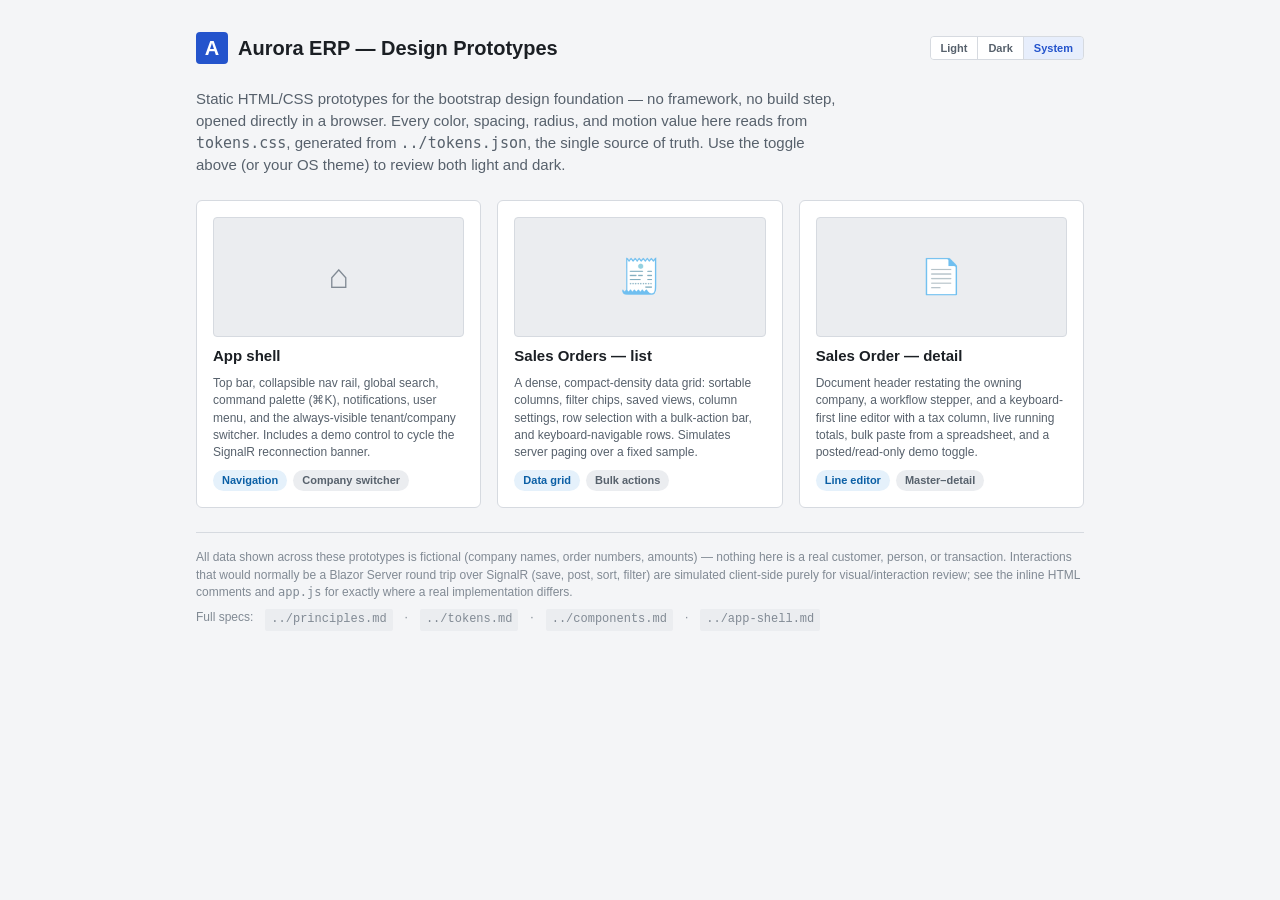
==== docs/design/prototypes/index.html @ f2122e70 "docs(design): design system foundation, tokens and prototypes Seven principles, a token set, eightee" ====
<!doctype html>
<html lang="en">
<head>
<meta charset="utf-8">
<meta name="viewport" content="width=device-width, initial-scale=1">
<title>Aurora ERP Prototypes</title>
<link rel="stylesheet" href="tokens.css">
<link rel="stylesheet" href="app.css">
<style>
  .landing { max-width: 920px; margin: 0 auto; padding: var(--space-8) var(--space-4) var(--space-16); display:flex; flex-direction:column; gap:var(--space-6); }
  .landing header { display:flex; align-items:center; justify-content:space-between; gap:var(--space-4); flex-wrap:wrap; }
  .landing .brand { display:flex; align-items:center; gap:10px; font-weight:700; font-size:20px; }
  .landing .brand .mark { width:32px;height:32px;border-radius:var(--radius-sm); background:var(--color-accent-solid); color:var(--color-text-on-accent); display:flex;align-items:center;justify-content:center; font-weight:700; }
  .lede { font-size: var(--font-size-body-lg); color: var(--color-text-muted); max-width: 640px; }
  .card-grid { display:grid; grid-template-columns: repeat(3,1fr); gap: var(--space-4); }
  @media (max-width: 900px) { .card-grid { grid-template-columns: 1fr; } }
  .proto-card {
    display:flex; flex-direction:column; gap:var(--space-2); text-decoration:none; color:inherit;
    background: var(--color-surface); border:1px solid var(--color-border); border-radius: var(--radius-md);
    padding: var(--space-4); transition: border-color var(--duration-fast) var(--easing-standard), box-shadow var(--duration-fast) var(--easing-standard);
  }
  .proto-card:hover { border-color: var(--color-accent); box-shadow: var(--elevation-2); }
  .proto-card .thumb {
    height: 120px; border-radius: var(--radius-sm); background: var(--color-surface-sunken);
    display:flex; align-items:center; justify-content:center; font-size:34px; color:var(--color-text-subtle);
    border:1px solid var(--color-border);
  }
  .proto-card h2 { font-size: var(--font-size-body-lg); font-weight:600; }
  .proto-card p { font-size: 12px; color: var(--color-text-muted); }
  .proto-card .tags { display:flex; gap:6px; flex-wrap:wrap; }
  .foot-note { font-size:12px; color: var(--color-text-subtle); border-top:1px solid var(--color-border); padding-top: var(--space-4); }
  .doc-links { display:flex; gap:var(--space-3); flex-wrap:wrap; font-size:12px; }
  .doc-links code { background: var(--color-surface-sunken); padding:2px 6px; border-radius: var(--radius-xs); font-family: var(--font-family-mono); }
</style>
</head>
<body>
<div class="landing">
  <header>
    <div class="brand"><span class="mark">A</span> Aurora ERP — Design Prototypes</div>
    <div class="theme-toggle">
      <button data-mode="light" onclick="setTheme('light')">Light</button>
      <button data-mode="dark" onclick="setTheme('dark')">Dark</button>
      <button data-mode="system" onclick="setTheme('system')">System</button>
    </div>
  </header>

  <p class="lede">
    Static HTML/CSS prototypes for the bootstrap design foundation — no framework, no build step, opened directly
    in a browser. Every color, spacing, radius, and motion value here reads from <code>tokens.css</code>,
    generated from <code>../tokens.json</code>, the single source of truth. Use the toggle above (or your OS theme)
    to review both light and dark.
  </p>

  <div class="card-grid">
    <a class="proto-card" href="shell.html">
      <div class="thumb">⌂</div>
      <h2>App shell</h2>
      <p>Top bar, collapsible nav rail, global search, command palette (⌘K), notifications, user menu, and the
      always-visible tenant/company switcher. Includes a demo control to cycle the SignalR reconnection banner.</p>
      <div class="tags"><span class="badge badge-info">Navigation</span><span class="badge badge-neutral">Company switcher</span></div>
    </a>
    <a class="proto-card" href="list.html">
      <div class="thumb">🧾</div>
      <h2>Sales Orders — list</h2>
      <p>A dense, compact-density data grid: sortable columns, filter chips, saved views, column settings, row
      selection with a bulk-action bar, and keyboard-navigable rows. Simulates server paging over a fixed sample.</p>
      <div class="tags"><span class="badge badge-info">Data grid</span><span class="badge badge-neutral">Bulk actions</span></div>
    </a>
    <a class="proto-card" href="detail.html">
      <div class="thumb">📄</div>
      <h2>Sales Order — detail</h2>
      <p>Document header restating the owning company, a workflow stepper, and a keyboard-first line editor with a
      tax column, live running totals, bulk paste from a spreadsheet, and a posted/read-only demo toggle.</p>
      <div class="tags"><span class="badge badge-info">Line editor</span><span class="badge badge-neutral">Master–detail</span></div>
    </a>
  </div>

  <div class="foot-note">
    <p style="margin-bottom:8px;">
      All data shown across these prototypes is fictional (company names, order numbers, amounts) — nothing here
      is a real customer, person, or transaction. Interactions that would normally be a Blazor Server round trip
      over SignalR (save, post, sort, filter) are simulated client-side purely for visual/interaction review; see
      the inline HTML comments and <code>app.js</code> for exactly where a real implementation differs.
    </p>
    <div class="doc-links">
      Full specs: <code>../principles.md</code> · <code>../tokens.md</code> · <code>../components.md</code> · <code>../app-shell.md</code>
    </div>
  </div>
</div>
<script src="app.js"></script>
</body>
</html>
---- docs/design/prototypes/tokens.css ----
/*
 * tokens.css — GENERATED from docs/design/tokens.json by tokens.build.py + gen_css step.
 * Do not hand-edit. Change tokens.json, regenerate, review the contrast audit, then copy this file.
 * This is the reference implementation prototypes/ links to; the real app generates its own
 * copy of this file (or equivalent Sass/Blazor CSS isolation vars) from the same tokens.json.
 */

:root {
  --color-canvas: #F4F5F7;
  --color-surface: #FFFFFF;
  --color-surface-raised: #FFFFFF;
  --color-surface-sunken: #EBEDF0;
  --color-surface-hover: #F1F3F5;
  --color-surface-selected: #E7EEFC;
  --color-overlay: rgba(17,20,24,0.48);
  --color-text: #1B1F24;
  --color-text-muted: #57616C;
  --color-text-subtle: #818A94;
  --color-text-disabled: #A7ADB5;
  --color-text-on-accent: #FFFFFF;
  --color-border: #D6DAE0;
  --color-border-strong: #7C8590;
  --color-border-focus: #2454CC;
  --color-accent: #2454CC;
  --color-accent-hover: #1D45AA;
  --color-accent-active: #173989;
  --color-accent-muted: #E7EEFC;
  --color-accent-solid: #2454CC;
  --color-accent-solid-hover: #1D45AA;
  --color-accent-solid-active: #173989;
  --color-danger: #B3261E;
  --color-danger-muted: #FCEBEA;
  --color-danger-solid: #B3261E;
  --color-danger-solid-hover: #96201A;
  --color-danger-solid-active: #7A1A15;
  --color-warning: #8A5200;
  --color-warning-muted: #FCEEDA;
  --color-warning-solid: #C77700;
  --color-warning-solid-text: #1B1F24;
  --color-success: #146C2E;
  --color-success-muted: #E6F4EA;
  --color-success-solid: #146C2E;
  --color-info: #0B5FA5;
  --color-info-muted: #E5F1FB;
  --color-info-solid: #0B5FA5;

  --space-0: 0px;
  --space-1: 4px;
  --space-2: 8px;
  --space-3: 12px;
  --space-4: 16px;
  --space-5: 20px;
  --space-6: 24px;
  --space-8: 32px;
  --space-10: 40px;
  --space-12: 48px;
  --space-16: 64px;
  --space-20: 80px;
  --space-24: 96px;

  --radius-xs: 2px;
  --radius-sm: 4px;
  --radius-md: 6px;
  --radius-lg: 10px;
  --radius-full: 999px;

  --elevation-0: none;
  --elevation-1: 0 1px 2px rgba(16,20,24,0.06), 0 1px 1px rgba(16,20,24,0.04);
  --elevation-2: 0 2px 6px rgba(16,20,24,0.10), 0 1px 2px rgba(16,20,24,0.06);
  --elevation-3: 0 8px 24px rgba(16,20,24,0.16), 0 2px 6px rgba(16,20,24,0.08);
  --elevation-4: 0 16px 40px rgba(16,20,24,0.22), 0 4px 10px rgba(16,20,24,0.10);

  --duration-instant: 80ms;
  --duration-fast: 120ms;
  --duration-base: 180ms;
  --duration-slow: 240ms;
  --duration-slower: 320ms;
  --easing-standard: cubic-bezier(0.2, 0, 0, 1);
  --easing-entrance: cubic-bezier(0, 0, 0.2, 1);
  --easing-exit: cubic-bezier(0.4, 0, 1, 1);

  --font-family-ui: "Segoe UI", -apple-system, BlinkMacSystemFont, "Inter", Roboto, Helvetica, Arial, sans-serif;
  --font-family-mono: "Cascadia Mono", "SFMono-Regular", Consolas, "Liberation Mono", Menlo, monospace;
  --font-feature-numeric: "tnum" 1, "lnum" 1;
  --font-size-micro: 11px;
  --line-height-micro: 16px;
  --font-weight-micro: 400;
  --font-size-small: 12px;
  --line-height-small: 16px;
  --font-weight-small: 400;
  --font-size-body: 13px;
  --line-height-body: 20px;
  --font-weight-body: 400;
  --font-size-body-lg: 15px;
  --line-height-body-lg: 22px;
  --font-weight-body-lg: 400;
  --font-size-heading-sm: 17px;
  --line-height-heading-sm: 24px;
  --font-weight-heading-sm: 600;
  --font-size-heading-md: 20px;
  --line-height-heading-md: 28px;
  --font-weight-heading-md: 600;
  --font-size-heading-lg: 24px;
  --line-height-heading-lg: 32px;
  --font-weight-heading-lg: 600;
  --font-size-display: 30px;
  --line-height-display: 36px;
  --font-weight-display: 600;
  --font-weight-regular: 400;
  --font-weight-medium: 500;
  --font-weight-semibold: 600;
  --font-weight-bold: 700;

  --density-compact-row-height: 32px;
  --density-compact-font-size: 12px;
  --density-comfortable-row-height: 44px;
  --density-comfortable-font-size: 13px;
}

/* Dark theme: explicit opt-in via [data-theme="dark"] on <html>, */
/* OR automatic via prefers-color-scheme when no explicit choice is stored. */
@media (prefers-color-scheme: dark) {
  :root:not([data-theme="light"]) {
    --color-canvas: #14171B;
    --color-surface: #1C2027;
    --color-surface-raised: #262B33;
    --color-surface-sunken: #101317;
    --color-surface-hover: #262B33;
    --color-surface-selected: #1E2A44;
    --color-overlay: rgba(0,0,0,0.6);
    --color-text: #E7E9EC;
    --color-text-muted: #A9B0BA;
    --color-text-subtle: #6B7280;
    --color-text-disabled: #5B6472;
    --color-text-on-accent: #FFFFFF;
    --color-border: #333941;
    --color-border-strong: #6B7480;
    --color-border-focus: #8AB2FF;
    --color-accent: #8AB2FF;
    --color-accent-hover: #A8C6FF;
    --color-accent-active: #6C99EE;
    --color-accent-muted: #1E2A44;
    --color-accent-solid: #3565CE;
    --color-accent-solid-hover: #3A69D4;
    --color-accent-solid-active: #2C56B0;
    --color-danger: #FF8A80;
    --color-danger-muted: #3A1B18;
    --color-danger-solid: #C4392F;
    --color-danger-solid-hover: #D8493D;
    --color-danger-solid-active: #A72F26;
    --color-warning: #F2B84B;
    --color-warning-muted: #3A2A0E;
    --color-warning-solid: #C77700;
    --color-warning-solid-text: #10141A;
    --color-success: #6FDB94;
    --color-success-muted: #123420;
    --color-success-solid: #1E7A3E;
    --color-info: #7CC0FF;
    --color-info-muted: #122A3E;
    --color-info-solid: #1D6FB8;
    --elevation-0: none;
    --elevation-1: 0 1px 2px rgba(0,0,0,0.40);
    --elevation-2: 0 2px 8px rgba(0,0,0,0.48);
    --elevation-3: 0 10px 28px rgba(0,0,0,0.56);
    --elevation-4: 0 20px 48px rgba(0,0,0,0.64);
  }
}

:root[data-theme="dark"] {
  --color-canvas: #14171B;
  --color-surface: #1C2027;
  --color-surface-raised: #262B33;
  --color-surface-sunken: #101317;
  --color-surface-hover: #262B33;
  --color-surface-selected: #1E2A44;
  --color-overlay: rgba(0,0,0,0.6);
  --color-text: #E7E9EC;
  --color-text-muted: #A9B0BA;
  --color-text-subtle: #6B7280;
  --color-text-disabled: #5B6472;
  --color-text-on-accent: #FFFFFF;
  --color-border: #333941;
  --color-border-strong: #6B7480;
  --color-border-focus: #8AB2FF;
  --color-accent: #8AB2FF;
  --color-accent-hover: #A8C6FF;
  --color-accent-active: #6C99EE;
  --color-accent-muted: #1E2A44;
  --color-accent-solid: #3565CE;
  --color-accent-solid-hover: #3A69D4;
  --color-accent-solid-active: #2C56B0;
  --color-danger: #FF8A80;
  --color-danger-muted: #3A1B18;
  --color-danger-solid: #C4392F;
  --color-danger-solid-hover: #D8493D;
  --color-danger-solid-active: #A72F26;
  --color-warning: #F2B84B;
  --color-warning-muted: #3A2A0E;
  --color-warning-solid: #C77700;
  --color-warning-solid-text: #10141A;
  --color-success: #6FDB94;
  --color-success-muted: #123420;
  --color-success-solid: #1E7A3E;
  --color-info: #7CC0FF;
  --color-info-muted: #122A3E;
  --color-info-solid: #1D6FB8;
  --elevation-0: none;
  --elevation-1: 0 1px 2px rgba(0,0,0,0.40);
  --elevation-2: 0 2px 8px rgba(0,0,0,0.48);
  --elevation-3: 0 10px 28px rgba(0,0,0,0.56);
  --elevation-4: 0 20px 48px rgba(0,0,0,0.64);
}

@media (prefers-reduced-motion: reduce) {
  :root {
    --duration-instant: 1ms;
    --duration-fast: 1ms;
    --duration-base: 1ms;
    --duration-slow: 1ms;
    --duration-slower: 1ms;
  }
}
---- docs/design/prototypes/app.css ----
/*
 * app.css — shared shell + component styles for the static prototypes.
 * Built ONLY on custom properties from tokens.css (generated from tokens.json).
 * No raw hex values below except where a one-off prototype-only accent
 * (company-badge colors) is explicitly noted as illustrative, not a token.
 */

* { box-sizing: border-box; }
html, body { height: 100%; }
body {
  margin: 0;
  background: var(--color-canvas);
  color: var(--color-text);
  font-family: var(--font-family-ui);
  font-size: var(--font-size-body);
  line-height: 1.45;
  -webkit-font-smoothing: antialiased;
}
h1, h2, h3, p { margin: 0; }
button { font-family: inherit; }
a { color: var(--color-accent); }

/* ---------- focus ---------- */
:focus { outline: none; }
:focus-visible {
  outline: 2px solid var(--color-border-focus);
  outline-offset: 2px;
  border-radius: var(--radius-xs);
}
.cell:focus-visible, .nav-item:focus-visible, tr:focus-visible {
  outline: 2px solid var(--color-border-focus);
  outline-offset: -2px;
}

/* ---------- utility ---------- */
.visually-hidden {
  position: absolute; width: 1px; height: 1px; padding: 0; margin: -1px;
  overflow: hidden; clip: rect(0,0,0,0); white-space: nowrap; border: 0;
}
.tnum { font-feature-settings: var(--font-feature-numeric); font-variant-numeric: tabular-nums; }
.muted { color: var(--color-text-muted); }
.mono { font-family: var(--font-family-mono); }

/* ===========================================================================
   SHELL LAYOUT
   =========================================================================== */
.shell {
  display: grid;
  grid-template-columns: auto 1fr;
  grid-template-rows: 48px 1fr auto;
  grid-template-areas:
    "topbar topbar"
    "nav main"
    "banner banner";
  min-height: 100vh;
}
.shell.rail-collapsed { grid-template-columns: 56px 1fr; }

.topbar {
  grid-area: topbar;
  display: flex;
  align-items: center;
  gap: var(--space-3);
  padding: 0 var(--space-4);
  background: var(--color-surface);
  border-bottom: 1px solid var(--color-border);
  position: sticky; top: 0; z-index: 30;
}
.topbar .brand {
  display: flex; align-items: center; gap: var(--space-2);
  font-weight: 600; font-size: var(--font-size-body);
  white-space: nowrap;
}
.topbar .brand .mark {
  width: 22px; height: 22px; border-radius: var(--radius-sm);
  background: var(--color-accent-solid); color: var(--color-text-on-accent);
  display: flex; align-items: center; justify-content: center;
  font-weight: 700; font-size: 12px;
}
.icon-btn {
  width: 32px; height: 32px; border-radius: var(--radius-sm);
  border: 1px solid transparent; background: transparent; color: var(--color-text-muted);
  display: flex; align-items: center; justify-content: center; cursor: pointer;
  font-size: 16px;
}
.icon-btn:hover { background: var(--color-surface-hover); color: var(--color-text); }
.topbar .spacer { flex: 1; }
.search-box {
  display: flex; align-items: center; gap: var(--space-2);
  width: 320px; max-width: 40vw;
  background: var(--color-surface-sunken); border: 1px solid transparent;
  border-radius: var(--radius-sm); padding: 6px var(--space-3);
  color: var(--color-text-muted); font-size: var(--font-size-small);
}
.search-box input {
  border: 0; background: transparent; outline: none; color: var(--color-text);
  font-size: var(--font-size-body); width: 100%;
}
.kbd {
  font-family: var(--font-family-mono); font-size: 11px; color: var(--color-text-muted);
  background: var(--color-surface); border: 1px solid var(--color-border);
  border-radius: var(--radius-xs); padding: 1px 5px;
}

/* ---------- tenant/company switcher ---------- */
.switcher { position: relative; }
.switcher-trigger {
  display: flex; align-items: center; gap: var(--space-2);
  border: 1px solid var(--color-border); background: var(--color-surface);
  border-radius: var(--radius-sm); padding: 5px var(--space-2) 5px var(--space-1);
  cursor: pointer; color: var(--color-text); font-size: var(--font-size-small);
  max-width: 320px;
}
.switcher-trigger:hover { background: var(--color-surface-hover); }
.company-badge {
  width: 22px; height: 22px; border-radius: var(--radius-sm);
  display: flex; align-items: center; justify-content: center;
  font-size: 11px; font-weight: 700; color: #fff; flex: none;
  background: var(--badge-color, var(--color-accent-solid));
}
.switcher-trigger .tenant-name { color: var(--color-text-muted); }
.switcher-trigger .sep { color: var(--color-text-subtle); }
.switcher-trigger .company-name { font-weight: 600; white-space: nowrap; overflow: hidden; text-overflow: ellipsis; }
.switcher-trigger .chev { color: var(--color-text-muted); font-size: 10px; margin-left: 2px; }

.popover {
  position: absolute; top: calc(100% + 6px); left: 0;
  background: var(--color-surface-raised); border: 1px solid var(--color-border);
  border-radius: var(--radius-md); box-shadow: var(--elevation-3);
  min-width: 320px; z-index: 50; padding: var(--space-2);
}
.popover[hidden] { display: none; }
.popover .group-label {
  font-size: 11px; text-transform: uppercase; letter-spacing: .04em;
  color: var(--color-text-subtle); padding: var(--space-2) var(--space-2) var(--space-1);
}
.popover-item {
  display: flex; align-items: center; gap: var(--space-2);
  padding: var(--space-2); border-radius: var(--radius-sm);
  cursor: pointer; font-size: var(--font-size-small); color: var(--color-text);
  border: 1px solid transparent;
}
.popover-item:hover, .popover-item:focus-visible { background: var(--color-surface-hover); }
.popover-item.active { background: var(--color-accent-muted); border-color: var(--color-accent); }
.popover-item .meta { color: var(--color-text-muted); font-size: 11px; }
.popover hr { border: 0; border-top: 1px solid var(--color-border); margin: var(--space-2) 0; }

/* ---------- nav rail ---------- */
.nav-rail {
  grid-area: nav;
  background: var(--color-surface); border-right: 1px solid var(--color-border);
  padding: var(--space-3) var(--space-2);
  overflow-y: auto;
}
.nav-section-label {
  font-size: 11px; text-transform: uppercase; letter-spacing: .05em;
  color: var(--color-text-subtle); padding: var(--space-3) var(--space-2) var(--space-1);
}
.nav-item {
  display: flex; align-items: center; gap: var(--space-2);
  padding: 8px var(--space-2); border-radius: var(--radius-sm);
  color: var(--color-text); text-decoration: none; font-size: var(--font-size-small);
  cursor: pointer; white-space: nowrap; overflow: hidden;
}
.nav-item .ic { width: 18px; text-align: center; flex: none; color: var(--color-text-muted); }
.nav-item:hover { background: var(--color-surface-hover); }
.nav-item.active { background: var(--color-accent-muted); color: var(--color-accent); font-weight: 600; }
.nav-item.active .ic { color: var(--color-accent); }
.rail-collapsed .nav-item span.label,
.rail-collapsed .nav-section-label { display: none; }
.rail-collapsed .nav-item { justify-content: center; }
.recent-item {
  display: flex; flex-direction: column; gap: 1px;
  padding: 6px var(--space-2); border-radius: var(--radius-sm); font-size: 12px;
  cursor: pointer;
}
.recent-item:hover { background: var(--color-surface-hover); }
.recent-item .title { color: var(--color-text); overflow:hidden; text-overflow:ellipsis; white-space:nowrap;}
.recent-item .co { color: var(--color-text-subtle); font-size: 11px; }
.rail-collapsed .recent-item { display: none; }

/* ---------- main content ---------- */
.main { grid-area: main; overflow: auto; }
.page {
  padding: var(--space-5) var(--space-6);
  max-width: 1400px;
  display: flex; flex-direction: column; gap: var(--space-4);
}
.page-header {
  display: flex; align-items: center; justify-content: space-between; gap: var(--space-4);
  flex-wrap: wrap;
}
.page-header h1 { font-size: var(--font-size-heading-md); font-weight: 600; }
.breadcrumb { font-size: var(--font-size-small); color: var(--color-text-muted); margin-bottom: 2px; }
.breadcrumb a { color: var(--color-text-muted); text-decoration: none; }
.breadcrumb a:hover { color: var(--color-accent); }

/* ---------- connection banner ---------- */
.conn-banner {
  grid-area: banner;
  display: none;
  align-items: center; gap: var(--space-3);
  padding: 10px var(--space-4);
  font-size: var(--font-size-small); font-weight: 500;
  position: sticky; bottom: 0; z-index: 40;
}
.conn-banner.show { display: flex; }
.conn-banner.warning { background: var(--color-warning-muted); color: var(--color-warning); border-top: 1px solid var(--color-warning); }
.conn-banner.success { background: var(--color-success-muted); color: var(--color-success); border-top: 1px solid var(--color-success); }
.conn-banner.danger { background: var(--color-danger-muted); color: var(--color-danger); border-top: 1px solid var(--color-danger); }
.conn-banner .spin {
  width: 14px; height: 14px; border-radius: 50%;
  border: 2px solid currentColor; border-top-color: transparent;
  animation: spin 0.8s linear infinite; flex: none;
}
@keyframes spin { to { transform: rotate(360deg); } }
.conn-banner button.link {
  background: none; border: none; color: inherit; font-weight: 700;
  text-decoration: underline; cursor: pointer; padding: 0; font-size: inherit;
}
.demo-controls {
  position: fixed; bottom: var(--space-4); right: var(--space-4); z-index: 60;
  background: var(--color-surface-raised); border: 1px solid var(--color-border);
  border-radius: var(--radius-md); box-shadow: var(--elevation-3);
  padding: var(--space-3); font-size: 12px; display: flex; flex-direction: column; gap: 6px;
  max-width: 220px;
}
.demo-controls .title { font-weight: 600; margin-bottom: 2px; }
.demo-controls button { font-size: 11px; }

/* ===========================================================================
   BUTTONS
   =========================================================================== */
.btn {
  display: inline-flex; align-items: center; justify-content: center; gap: 6px;
  height: 32px; padding: 0 var(--space-3);
  border-radius: var(--radius-sm); font-size: var(--font-size-small); font-weight: 600;
  cursor: pointer; border: 1px solid transparent; white-space: nowrap;
  transition: background var(--duration-fast) var(--easing-standard);
}
.btn:disabled { opacity: 0.4; cursor: not-allowed; }
.btn-primary { background: var(--color-accent-solid); color: var(--color-text-on-accent); }
.btn-primary:hover:not(:disabled) { background: var(--color-accent-solid-hover); }
.btn-primary:active:not(:disabled) { background: var(--color-accent-solid-active); }
.btn-secondary { background: var(--color-surface); border-color: var(--color-border-strong); color: var(--color-text); }
.btn-secondary:hover:not(:disabled) { background: var(--color-surface-hover); }
.btn-ghost { background: transparent; color: var(--color-text-muted); }
.btn-ghost:hover:not(:disabled) { background: var(--color-surface-hover); color: var(--color-text); }
.btn-danger { background: var(--color-danger-solid); color: #fff; }
.btn-danger:hover:not(:disabled) { background: var(--color-danger-solid-hover); }
.btn-sm { height: 26px; padding: 0 var(--space-2); font-size: 12px; }
.btn .spinner {
  width: 13px; height: 13px; border-radius: 50%;
  border: 2px solid currentColor; border-top-color: transparent;
  animation: spin 0.7s linear infinite;
}

/* ===========================================================================
   FORM CONTROLS
   =========================================================================== */
.field { display: flex; flex-direction: column; gap: 5px; }
.field label { font-size: 12px; font-weight: 600; color: var(--color-text-muted); }
.field .hint { font-size: 11px; color: var(--color-text-subtle); }
.field .error-msg { font-size: 12px; color: var(--color-danger); }
.input, select.input, textarea.input {
  height: 32px; border-radius: var(--radius-sm); border: 1px solid var(--color-border-strong);
  background: var(--color-surface); color: var(--color-text); padding: 0 var(--space-2);
  font-size: var(--font-size-body); font-family: inherit; width: 100%;
}
.input:hover { border-color: var(--color-text-muted); }
.input:focus-visible, .input:focus { border-color: var(--color-border-focus); box-shadow: 0 0 0 2px var(--color-accent-muted); outline: none; }
.input:disabled { background: var(--color-surface-sunken); color: var(--color-text-disabled); cursor: not-allowed; }
.input[readonly] { background: var(--color-surface); color: var(--color-text); border-color: var(--color-border); }
.input.has-error, .cell-input.has-error { border-color: var(--color-danger); }
.input.num { text-align: right; }
select.input { appearance: none; background-image: linear-gradient(45deg, transparent 50%, var(--color-text-muted) 50%), linear-gradient(135deg, var(--color-text-muted) 50%, transparent 50%); background-position: calc(100% - 16px) center, calc(100% - 11px) center; background-size: 5px 5px, 5px 5px; background-repeat: no-repeat; padding-right: 28px; }

/* ===========================================================================
   BADGES
   =========================================================================== */
.badge {
  display: inline-flex; align-items: center; gap: 4px;
  border-radius: var(--radius-full); padding: 2px 9px; font-size: 11px; font-weight: 600;
  white-space: nowrap; line-height: 1.6;
}
.badge-info { background: var(--color-info-muted); color: var(--color-info); }
.badge-warning { background: var(--color-warning-muted); color: var(--color-warning); }
.badge-success { background: var(--color-success-muted); color: var(--color-success); }
.badge-danger { background: var(--color-danger-muted); color: var(--color-danger); }
.badge-neutral { background: var(--color-surface-sunken); color: var(--color-text-muted); }

/* ===========================================================================
   TOOLBAR / GRID
   =========================================================================== */
.panel { background: var(--color-surface); border: 1px solid var(--color-border); border-radius: var(--radius-md); }
.toolbar {
  display: flex; align-items: center; gap: var(--space-2); flex-wrap: wrap;
  padding: var(--space-3); border-bottom: 1px solid var(--color-border);
}
.chip {
  display: inline-flex; align-items: center; gap: 6px;
  background: var(--color-accent-muted); color: var(--color-accent);
  border-radius: var(--radius-full); padding: 3px 4px 3px 10px; font-size: 12px; font-weight: 500;
}
.chip button { background: none; border: none; color: inherit; cursor: pointer; font-size: 13px; line-height: 1; padding: 2px; border-radius: 50%; }
.chip button:hover { background: rgba(0,0,0,0.08); }
.toolbar .sep { width: 1px; height: 20px; background: var(--color-border); margin: 0 2px; }

.grid-scroll { overflow: auto; }
table.grid { width: 100%; border-collapse: collapse; font-size: var(--font-size-small); }
table.grid.density-compact th, table.grid.density-compact td { height: var(--density-compact-row-height); font-size: var(--density-compact-font-size); }
table.grid.density-comfortable th, table.grid.density-comfortable td { height: var(--density-comfortable-row-height); font-size: var(--density-comfortable-font-size); }
table.grid thead th {
  position: sticky; top: 0; background: var(--color-surface-sunken); z-index: 1;
  text-align: left; font-weight: 600; color: var(--color-text-muted);
  padding: 0 var(--space-3); border-bottom: 1px solid var(--color-border);
  cursor: pointer; user-select: none; white-space: nowrap;
}
table.grid thead th:hover { color: var(--color-text); }
table.grid thead th .arrow { font-size: 10px; margin-left: 4px; color: var(--color-accent); }
table.grid thead th.num, table.grid td.num { text-align: right; }
table.grid tbody td { padding: 0 var(--space-3); border-bottom: 1px solid var(--color-border); color: var(--color-text); vertical-align: middle; }
table.grid tbody tr { cursor: pointer; }
table.grid tbody tr:hover { background: var(--color-surface-hover); }
table.grid tbody tr.selected { background: var(--color-surface-selected); }
table.grid tbody tr:focus-visible { outline: 2px solid var(--color-border-focus); outline-offset: -2px; }
table.grid td.checkbox-cell, table.grid th.checkbox-cell { width: 36px; padding: 0 0 0 var(--space-3); }
table.grid input[type="checkbox"] { width: 15px; height: 15px; accent-color: var(--color-accent-solid); cursor: pointer; }

.grid-footer {
  display: flex; align-items: center; justify-content: space-between;
  padding: var(--space-2) var(--space-3); border-top: 1px solid var(--color-border);
  font-size: 12px; color: var(--color-text-muted);
}
.bulk-bar {
  display: none; align-items: center; gap: var(--space-3);
  padding: var(--space-2) var(--space-3); background: var(--color-accent-muted);
  border-bottom: 1px solid var(--color-border); font-size: 12px; color: var(--color-text);
}
.bulk-bar.show { display: flex; }
.bulk-bar strong { color: var(--color-accent); }

/* ---------- empty state ---------- */
.empty-state {
  display: flex; flex-direction: column; align-items: center; justify-content: center;
  gap: var(--space-2); padding: var(--space-16) var(--space-4); text-align: center; color: var(--color-text-muted);
}
.empty-state .glyph { font-size: 34px; opacity: .5; margin-bottom: var(--space-2); }
.empty-state h3 { font-size: var(--font-size-body-lg); color: var(--color-text); font-weight: 600; }
.empty-state p { font-size: var(--font-size-small); max-width: 360px; }

/* ===========================================================================
   MASTER-DETAIL / DOCUMENT HEADER
   =========================================================================== */
.doc-header {
  display: flex; align-items: flex-start; justify-content: space-between; gap: var(--space-4);
  flex-wrap: wrap;
}
.doc-title { display: flex; flex-direction: column; gap: 4px; }
.doc-title .company-line { font-size: 12px; color: var(--color-text-muted); display: flex; align-items: center; gap: 6px; }
.doc-title h1 { font-size: var(--font-size-heading-md); font-weight: 600; }
.doc-actions { display: flex; gap: var(--space-2); }

.stepper { display: flex; align-items: center; gap: 0; padding: var(--space-3) 0; }
.step { display: flex; align-items: center; gap: var(--space-2); }
.step .dot {
  width: 22px; height: 22px; border-radius: 50%; display: flex; align-items: center; justify-content: center;
  font-size: 11px; font-weight: 700; border: 2px solid var(--color-border-strong); color: var(--color-text-muted); flex: none;
}
.step.done .dot { background: var(--color-success); border-color: var(--color-success); color: #fff; }
.step.current .dot { border-color: var(--color-accent); color: var(--color-accent); }
.step.current .label { font-weight: 700; color: var(--color-text); }
.step.blocked .dot { border-color: var(--color-danger); color: var(--color-danger); }
.step .label { font-size: 12px; color: var(--color-text-muted); white-space: nowrap; }
.step-line { width: 40px; height: 2px; background: var(--color-border); margin: 0 var(--space-2); }
.step.done + .step-line { background: var(--color-success); }

.info-grid { display: grid; grid-template-columns: repeat(4, minmax(140px,1fr)); gap: var(--space-4); }
.info-grid .field .value { font-size: var(--font-size-body); font-weight: 500; }

/* ===========================================================================
   LINE EDITOR
   =========================================================================== */
.line-editor { width: 100%; border-collapse: collapse; }
.line-editor thead th {
  text-align: left; font-size: 11px; text-transform: uppercase; letter-spacing: .03em;
  color: var(--color-text-subtle); font-weight: 600; padding: 6px var(--space-2);
  border-bottom: 1px solid var(--color-border);
}
.line-editor thead th.num { text-align: right; }
.line-editor tbody td { padding: 4px var(--space-2); border-bottom: 1px solid var(--color-border); }
.line-editor tbody tr.new-line { opacity: .7; }
.line-editor tbody tr.overridden td.tax-cell { position: relative; }
.line-editor .cell-input {
  width: 100%; border: 1px solid transparent; background: transparent; height: 30px;
  padding: 0 6px; font-size: var(--font-size-body); border-radius: var(--radius-xs); color: var(--color-text);
}
.line-editor .cell-input:hover { border-color: var(--color-border); }
.line-editor .cell-input:focus { border-color: var(--color-border-focus); background: var(--color-surface); box-shadow: 0 0 0 2px var(--color-accent-muted); outline: none; }
.line-editor .cell-input.num { text-align: right; }
.line-editor td.num, .line-editor th.num { text-align: right; }
.line-editor .line-total { font-weight: 600; }
.line-editor .row-del {
  border: none; background: transparent; color: var(--color-text-subtle); cursor: pointer;
  width: 24px; height: 24px; border-radius: var(--radius-xs);
}
.line-editor .row-del:hover { background: var(--color-danger-muted); color: var(--color-danger); }
.override-flag { color: var(--color-warning); font-size: 10px; margin-left: 4px; cursor: help; }
.is-posted .line-editor .cell-input,
.is-posted .line-editor select { background: transparent; cursor: default; }
.is-posted .line-editor tbody tr:hover { background: transparent; }

.totals { display: flex; justify-content: flex-end; padding: var(--space-3) 0; }
.totals table { border-collapse: collapse; min-width: 280px; }
.totals td { padding: 4px var(--space-2); font-size: var(--font-size-small); }
.totals td.label { color: var(--color-text-muted); text-align: right; }
.totals td.val { text-align: right; font-weight: 500; }
.totals tr.grand td { border-top: 1px solid var(--color-border); font-size: var(--font-size-body-lg); font-weight: 700; padding-top: 8px; }

/* ===========================================================================
   TOASTS
   =========================================================================== */
.toast-stack { position: fixed; bottom: var(--space-4); right: var(--space-4); display: flex; flex-direction: column; gap: var(--space-2); z-index: 100; width: 320px; }
.toast {
  display: flex; align-items: flex-start; gap: var(--space-2);
  background: var(--color-surface-raised); border: 1px solid var(--color-border);
  border-radius: var(--radius-md); box-shadow: var(--elevation-3); padding: var(--space-3);
  font-size: 12px;
}
.toast .ic { font-size: 15px; flex: none; }
.toast.success .ic { color: var(--color-success); }
.toast.danger .ic { color: var(--color-danger); }
.toast .msg { flex: 1; color: var(--color-text); }
.toast .action { color: var(--color-accent); font-weight: 600; cursor: pointer; background: none; border: none; padding: 0; font-size: inherit; }

/* ===========================================================================
   COMMAND PALETTE / MODAL
   =========================================================================== */
.modal-overlay {
  position: fixed; inset: 0; background: var(--color-overlay); z-index: 90;
  display: flex; align-items: flex-start; justify-content: center; padding-top: 12vh;
}
.modal-overlay[hidden] { display: none; }
.cmdk {
  width: 560px; max-width: 90vw; background: var(--color-surface-raised);
  border-radius: var(--radius-lg); box-shadow: var(--elevation-4); overflow: hidden;
}
.cmdk input {
  width: 100%; border: none; padding: var(--space-4); font-size: var(--font-size-body-lg);
  background: transparent; color: var(--color-text); outline: none;
  border-bottom: 1px solid var(--color-border);
}
.cmdk .results { max-height: 340px; overflow-y: auto; padding: var(--space-2); }
.cmdk .group-label { font-size: 11px; text-transform: uppercase; color: var(--color-text-subtle); padding: var(--space-2); }
.cmdk .result { display: flex; align-items: center; gap: var(--space-2); padding: var(--space-2); border-radius: var(--radius-sm); cursor: pointer; font-size: var(--font-size-small); }
.cmdk .result:hover, .cmdk .result.sel { background: var(--color-surface-hover); }
.cmdk .result .co { margin-left: auto; font-size: 11px; color: var(--color-text-subtle); }

.dialog {
  width: 440px; max-width: 90vw; background: var(--color-surface-raised);
  border-radius: var(--radius-lg); box-shadow: var(--elevation-4); padding: var(--space-5);
  display: flex; flex-direction: column; gap: var(--space-3);
}
.dialog h2 { font-size: var(--font-size-heading-sm); font-weight: 600; }
.dialog p { font-size: var(--font-size-small); color: var(--color-text-muted); }
.dialog .actions { display: flex; justify-content: flex-end; gap: var(--space-2); margin-top: var(--space-2); }

/* ===========================================================================
   THEME TOGGLE CONTROL (shared widget)
   =========================================================================== */
.theme-toggle {
  display: inline-flex; border: 1px solid var(--color-border); border-radius: var(--radius-sm);
  overflow: hidden;
}
.theme-toggle button {
  border: none; background: var(--color-surface); color: var(--color-text-muted);
  padding: 5px 10px; font-size: 11px; cursor: pointer; font-weight: 600;
}
.theme-toggle button.active { background: var(--color-accent-muted); color: var(--color-accent); }
.theme-toggle button:not(:last-child) { border-right: 1px solid var(--color-border); }

/* ===========================================================================
   RESPONSIVE
   =========================================================================== */
@media (max-width: 1199px) {
  .nav-rail { position: fixed; left: 0; top: 48px; bottom: 0; z-index: 25; width: 56px; }
  .shell { grid-template-columns: 56px 1fr; }
  .info-grid { grid-template-columns: repeat(2, 1fr); }
}
@media (max-width: 900px) {
  .search-box { display: none; }
}
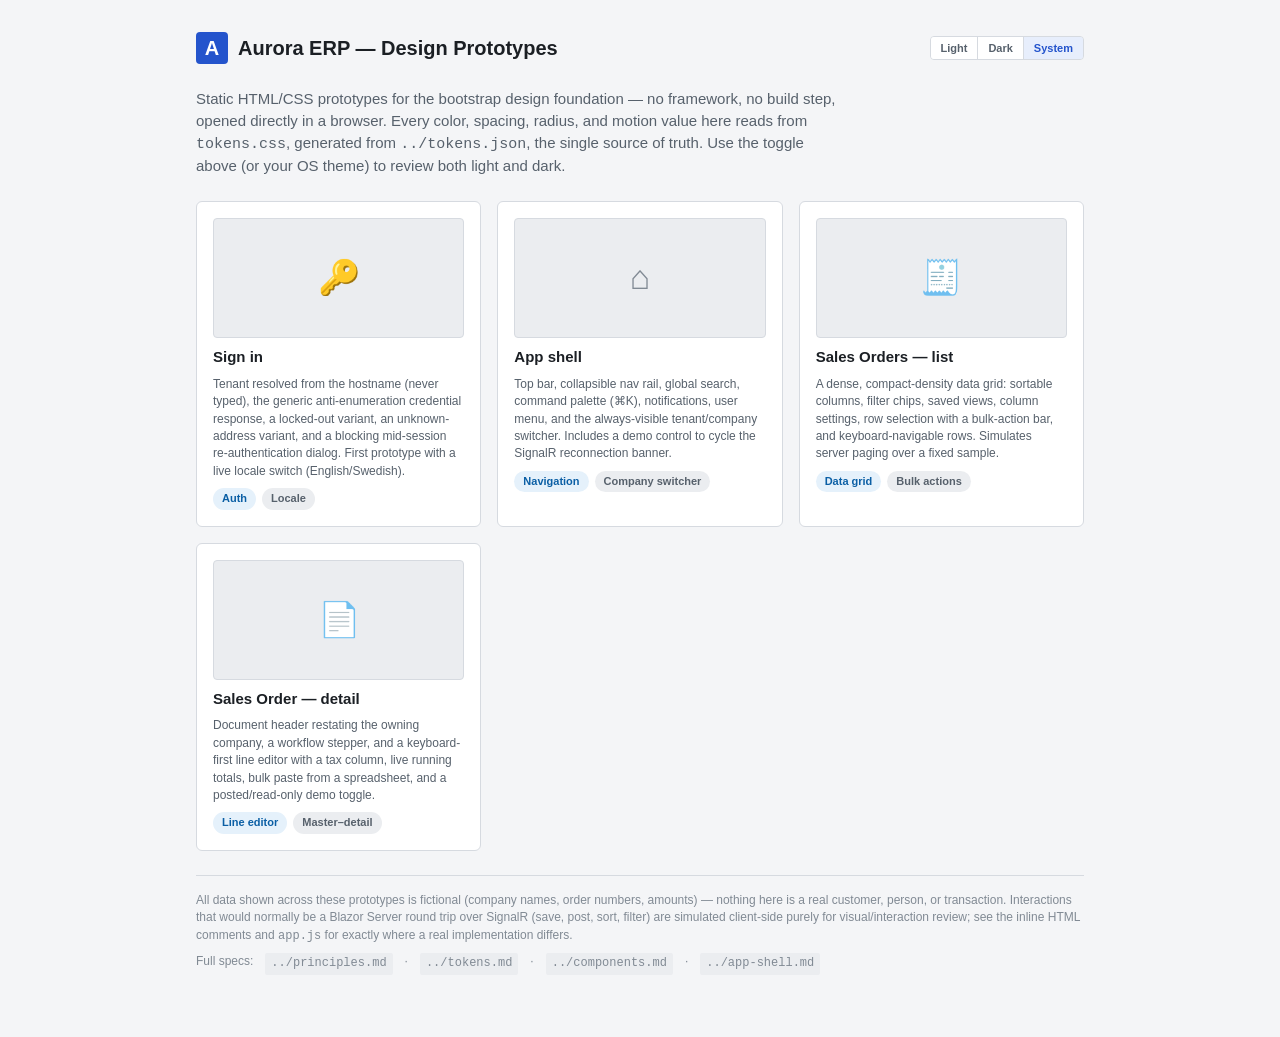
==== commit 2026c773: "docs(design): sign-in screen spec and working prototype The first of three screens the product owner" ====
--- a/docs/design/prototypes/index.html
+++ b/docs/design/prototypes/index.html
@@ -52,6 +52,14 @@
   </p>
 
   <div class="card-grid">
+    <a class="proto-card" href="sign-in.html">
+      <div class="thumb">🔑</div>
+      <h2>Sign in</h2>
+      <p>Tenant resolved from the hostname (never typed), the generic anti-enumeration credential
+      response, a locked-out variant, an unknown-address variant, and a blocking mid-session
+      re-authentication dialog. First prototype with a live locale switch (English/Swedish).</p>
+      <div class="tags"><span class="badge badge-info">Auth</span><span class="badge badge-neutral">Locale</span></div>
+    </a>
     <a class="proto-card" href="shell.html">
       <div class="thumb">⌂</div>
       <h2>App shell</h2>
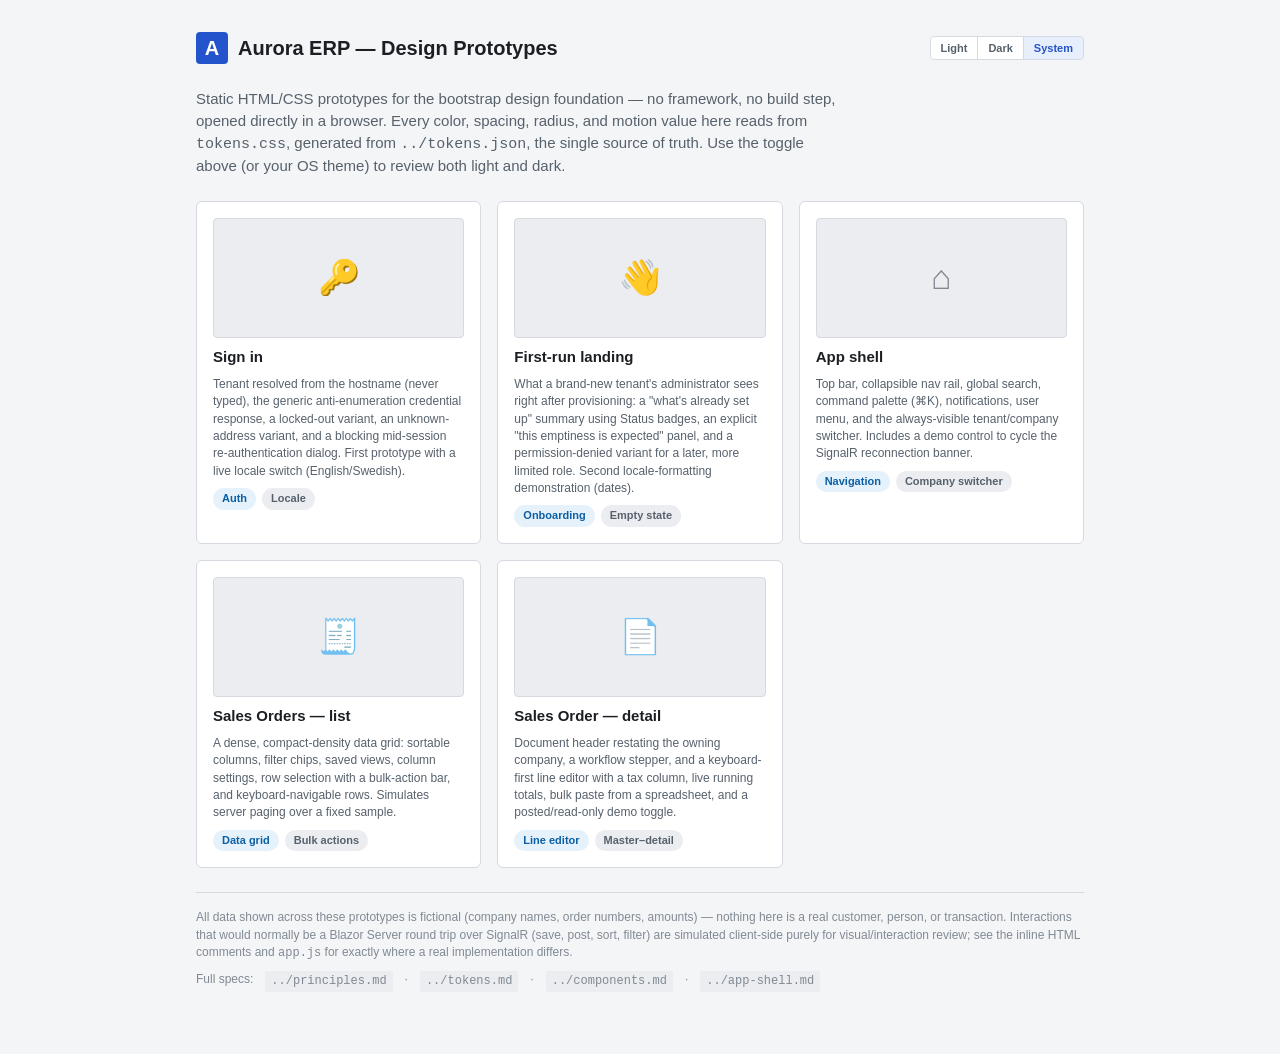
==== commit a1c12b9b: "docs(design): first-run landing screen spec and prototype The second of three screens. What a brand-" ====
--- a/docs/design/prototypes/index.html
+++ b/docs/design/prototypes/index.html
@@ -60,6 +60,14 @@
       re-authentication dialog. First prototype with a live locale switch (English/Swedish).</p>
       <div class="tags"><span class="badge badge-info">Auth</span><span class="badge badge-neutral">Locale</span></div>
     </a>
+    <a class="proto-card" href="first-run-landing.html">
+      <div class="thumb">👋</div>
+      <h2>First-run landing</h2>
+      <p>What a brand-new tenant's administrator sees right after provisioning: a "what's already set up"
+      summary using Status badges, an explicit "this emptiness is expected" panel, and a permission-denied
+      variant for a later, more limited role. Second locale-formatting demonstration (dates).</p>
+      <div class="tags"><span class="badge badge-info">Onboarding</span><span class="badge badge-neutral">Empty state</span></div>
+    </a>
     <a class="proto-card" href="shell.html">
       <div class="thumb">⌂</div>
       <h2>App shell</h2>
--- a/docs/design/prototypes/app.css
+++ b/docs/design/prototypes/app.css
@@ -340,6 +340,26 @@
 .bulk-bar.show { display: flex; }
 .bulk-bar strong { color: var(--color-accent); }
 
+/* ---------- skeleton loading ---------- */
+/* components.md references a skeleton loading state in several places
+   (data grid initial load, master-detail loading, form fields whose value
+   is fetched) without a shared CSS shape — this is that shape, added by
+   docs/design/screens/SPEC-001-first-run-landing.md's prototype, the first
+   to actually render one. Respects prefers-reduced-motion per tokens.md's
+   motion rules (the shimmer is decorative; a static, slightly-dimmed block
+   is just as informative and doesn't rely on motion to read as "loading"). */
+.skeleton {
+  background: linear-gradient(90deg, var(--color-surface-sunken) 25%, var(--color-border) 37%, var(--color-surface-sunken) 63%);
+  background-size: 400% 100%;
+  animation: skeleton-pulse 1.4s ease infinite;
+  border-radius: var(--radius-sm);
+  color: transparent;
+}
+@keyframes skeleton-pulse { 0% { background-position: 100% 50%; } 100% { background-position: 0 50%; } }
+@media (prefers-reduced-motion: reduce) {
+  .skeleton { animation: none; background: var(--color-surface-sunken); opacity: .7; }
+}
+
 /* ---------- empty state ---------- */
 .empty-state {
   display: flex; flex-direction: column; align-items: center; justify-content: center;
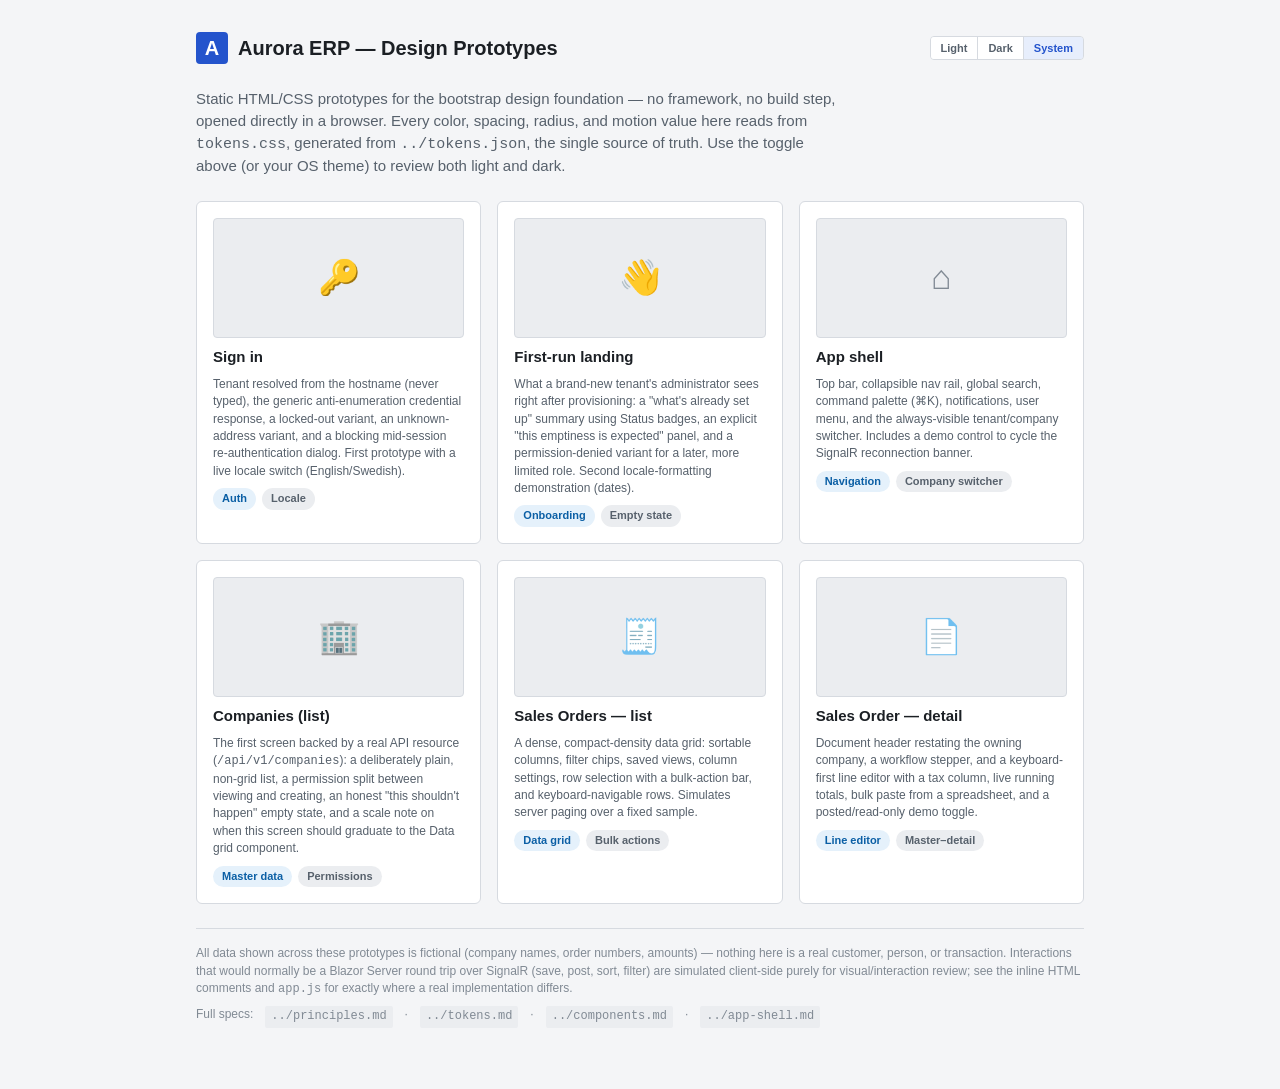
==== commit 97c08670: "docs(design): companies list screen, and a components.md correction The third of three screens. The " ====
--- a/docs/design/prototypes/index.html
+++ b/docs/design/prototypes/index.html
@@ -75,6 +75,14 @@
       always-visible tenant/company switcher. Includes a demo control to cycle the SignalR reconnection banner.</p>
       <div class="tags"><span class="badge badge-info">Navigation</span><span class="badge badge-neutral">Company switcher</span></div>
     </a>
+    <a class="proto-card" href="companies-list.html">
+      <div class="thumb">🏢</div>
+      <h2>Companies (list)</h2>
+      <p>The first screen backed by a real API resource (<code>/api/v1/companies</code>): a deliberately plain,
+      non-grid list, a permission split between viewing and creating, an honest "this shouldn't happen"
+      empty state, and a scale note on when this screen should graduate to the Data grid component.</p>
+      <div class="tags"><span class="badge badge-info">Master data</span><span class="badge badge-neutral">Permissions</span></div>
+    </a>
     <a class="proto-card" href="list.html">
       <div class="thumb">🧾</div>
       <h2>Sales Orders — list</h2>
--- a/docs/design/prototypes/app.css
+++ b/docs/design/prototypes/app.css
@@ -238,7 +238,13 @@
   cursor: pointer; border: 1px solid transparent; white-space: nowrap;
   transition: background var(--duration-fast) var(--easing-standard);
 }
-.btn:disabled { opacity: 0.4; cursor: not-allowed; }
+.btn:disabled, .btn[aria-disabled="true"] { opacity: 0.4; cursor: not-allowed; }
+/* components.md §1 correction: aria-disabled (not the native `disabled`
+   attribute) is the mechanism for a disabled button whose reason must be
+   reachable by keyboard/screen-reader focus, not only mouse hover — native
+   `disabled` removes the element from the tab order, which defeats that
+   requirement outright. The click handler itself must check aria-disabled
+   and no-op, since the browser will not block the click for us here. */
 .btn-primary { background: var(--color-accent-solid); color: var(--color-text-on-accent); }
 .btn-primary:hover:not(:disabled) { background: var(--color-accent-solid-hover); }
 .btn-primary:active:not(:disabled) { background: var(--color-accent-solid-active); }
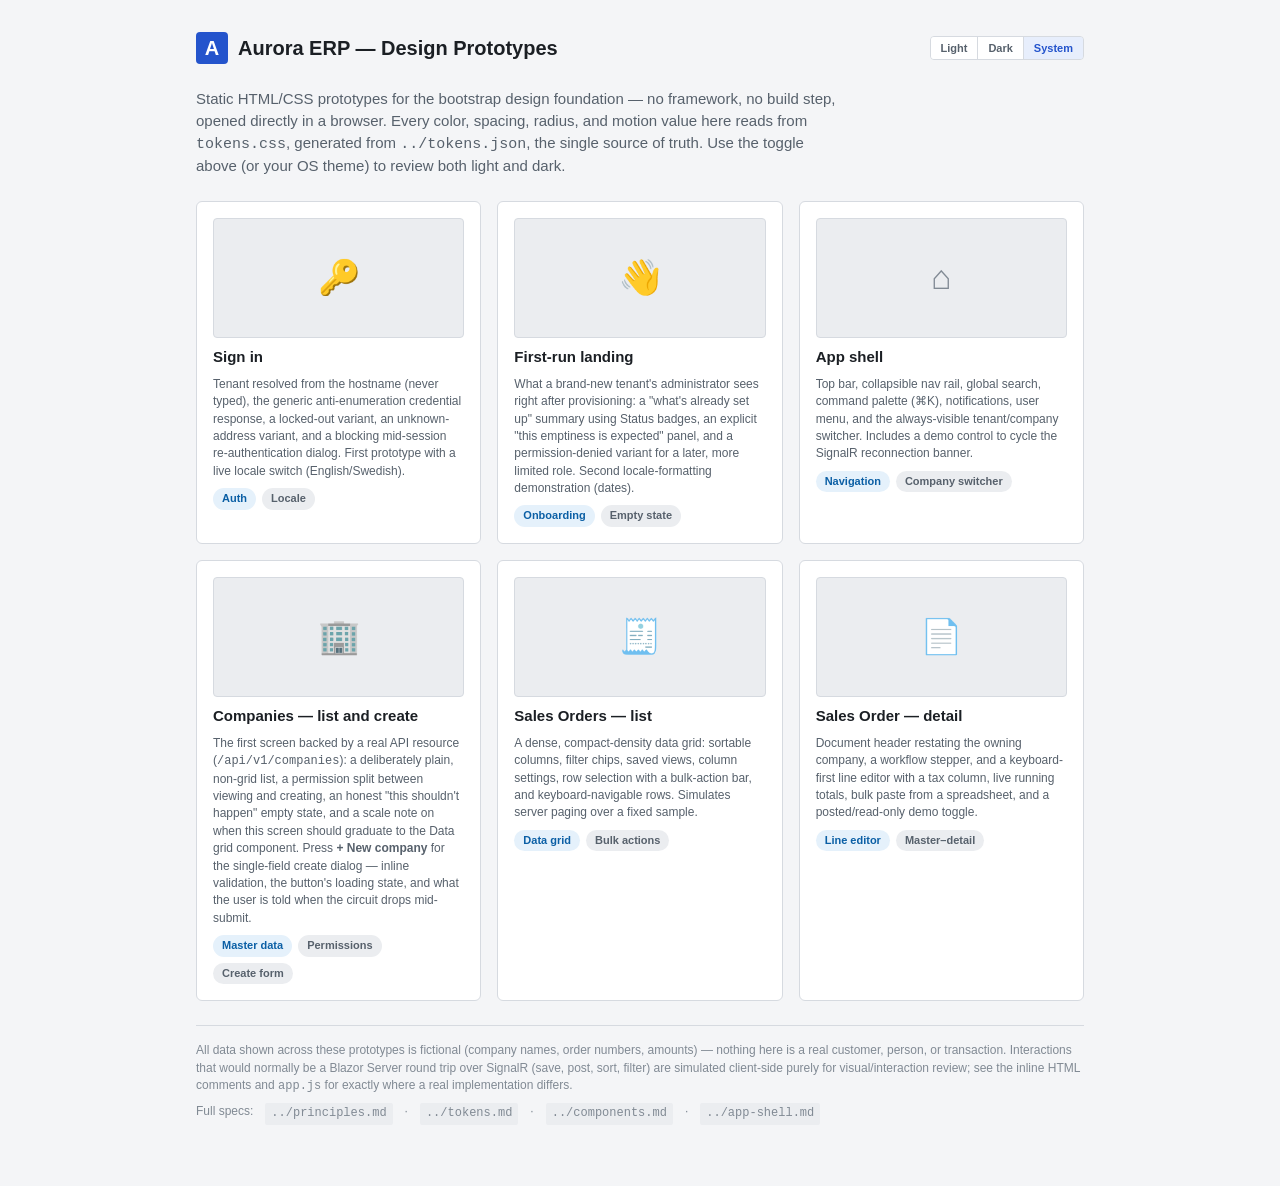
==== commit a8efe08d: "docs(design): DESIGN-001 — Company create form, reconciled with the Companies list Writes the screen" ====
--- a/docs/design/prototypes/index.html
+++ b/docs/design/prototypes/index.html
@@ -77,11 +77,13 @@
     </a>
     <a class="proto-card" href="companies-list.html">
       <div class="thumb">🏢</div>
-      <h2>Companies (list)</h2>
+      <h2>Companies — list and create</h2>
       <p>The first screen backed by a real API resource (<code>/api/v1/companies</code>): a deliberately plain,
       non-grid list, a permission split between viewing and creating, an honest "this shouldn't happen"
-      empty state, and a scale note on when this screen should graduate to the Data grid component.</p>
-      <div class="tags"><span class="badge badge-info">Master data</span><span class="badge badge-neutral">Permissions</span></div>
+      empty state, and a scale note on when this screen should graduate to the Data grid component.
+      Press <strong>+ New company</strong> for the single-field create dialog — inline validation, the
+      button's loading state, and what the user is told when the circuit drops mid-submit.</p>
+      <div class="tags"><span class="badge badge-info">Master data</span><span class="badge badge-neutral">Permissions</span><span class="badge badge-neutral">Create form</span></div>
     </a>
     <a class="proto-card" href="list.html">
       <div class="thumb">🧾</div>
--- a/docs/design/prototypes/app.css
+++ b/docs/design/prototypes/app.css
@@ -31,6 +31,20 @@
   outline: 2px solid var(--color-border-focus);
   outline-offset: -2px;
 }
+
+/* ---------- skip link (WCAG 2.2 SC 2.4.1 Bypass Blocks) ---------- */
+/* Promoted here from sign-in.html's page-local <style> by DESIGN-001: the
+   shell repeats a ~10-item nav rail on every screen, so every shell screen
+   needs the same bypass mechanism, and a mechanism that exists on one page
+   only is not a shell guarantee. See
+   docs/design/screens/SPEC-002-company-create.md, "Design-system findings". */
+.skip-link {
+  position: absolute; left: -9999px; top: 0;
+  background: var(--color-surface); color: var(--color-text);
+  padding: 8px 14px; border-radius: var(--radius-sm); border: 2px solid var(--color-border-focus);
+  z-index: 200; font-size: 13px; text-decoration: none;
+}
+.skip-link:focus { left: var(--space-3); top: var(--space-3); }
 
 /* ---------- utility ---------- */
 .visually-hidden {
@@ -266,8 +280,24 @@
    =========================================================================== */
 .field { display: flex; flex-direction: column; gap: 5px; }
 .field label { font-size: 12px; font-weight: 600; color: var(--color-text-muted); }
-.field .hint { font-size: 11px; color: var(--color-text-subtle); }
+/* DESIGN-001 contrast correction: hint text is REAL CONTENT (it carries the
+   field's constraint, e.g. "Up to 200 characters"), so tokens.md's own rule
+   applies — `text-subtle` is reserved for placeholder text and disabled-control
+   labels, the two cases WCAG 1.4.3 exempts, and nothing else. Measured:
+   text-subtle is 3.50:1 on light `surface`, 3.38:1 on dark `surface`, and
+   2.94:1 on dark `surface-raised` (a dialog) — all below the 4.5:1 this text
+   needs. `text-muted` is 6.30:1 / 7.47:1 / 6.51:1 on the same three. */
+.field .hint { font-size: 11px; color: var(--color-text-muted); }
 .field .error-msg { font-size: 12px; color: var(--color-danger); }
+/* Character counter for a length-limited field (components.md §2: shown only
+   once the user is within 20% of the limit). Tabular numerals so the number
+   does not jitter horizontally as it counts down. */
+.field .field-foot { display: flex; align-items: baseline; justify-content: space-between; gap: var(--space-2); }
+.field .counter {
+  font-size: 11px; color: var(--color-text-muted); white-space: nowrap;
+  font-feature-settings: var(--font-feature-numeric); font-variant-numeric: tabular-nums;
+}
+.field .counter[hidden] { display: none; }
 .input, select.input, textarea.input {
   height: 32px; border-radius: var(--radius-sm); border: 1px solid var(--color-border-strong);
   background: var(--color-surface); color: var(--color-text); padding: 0 var(--space-2);
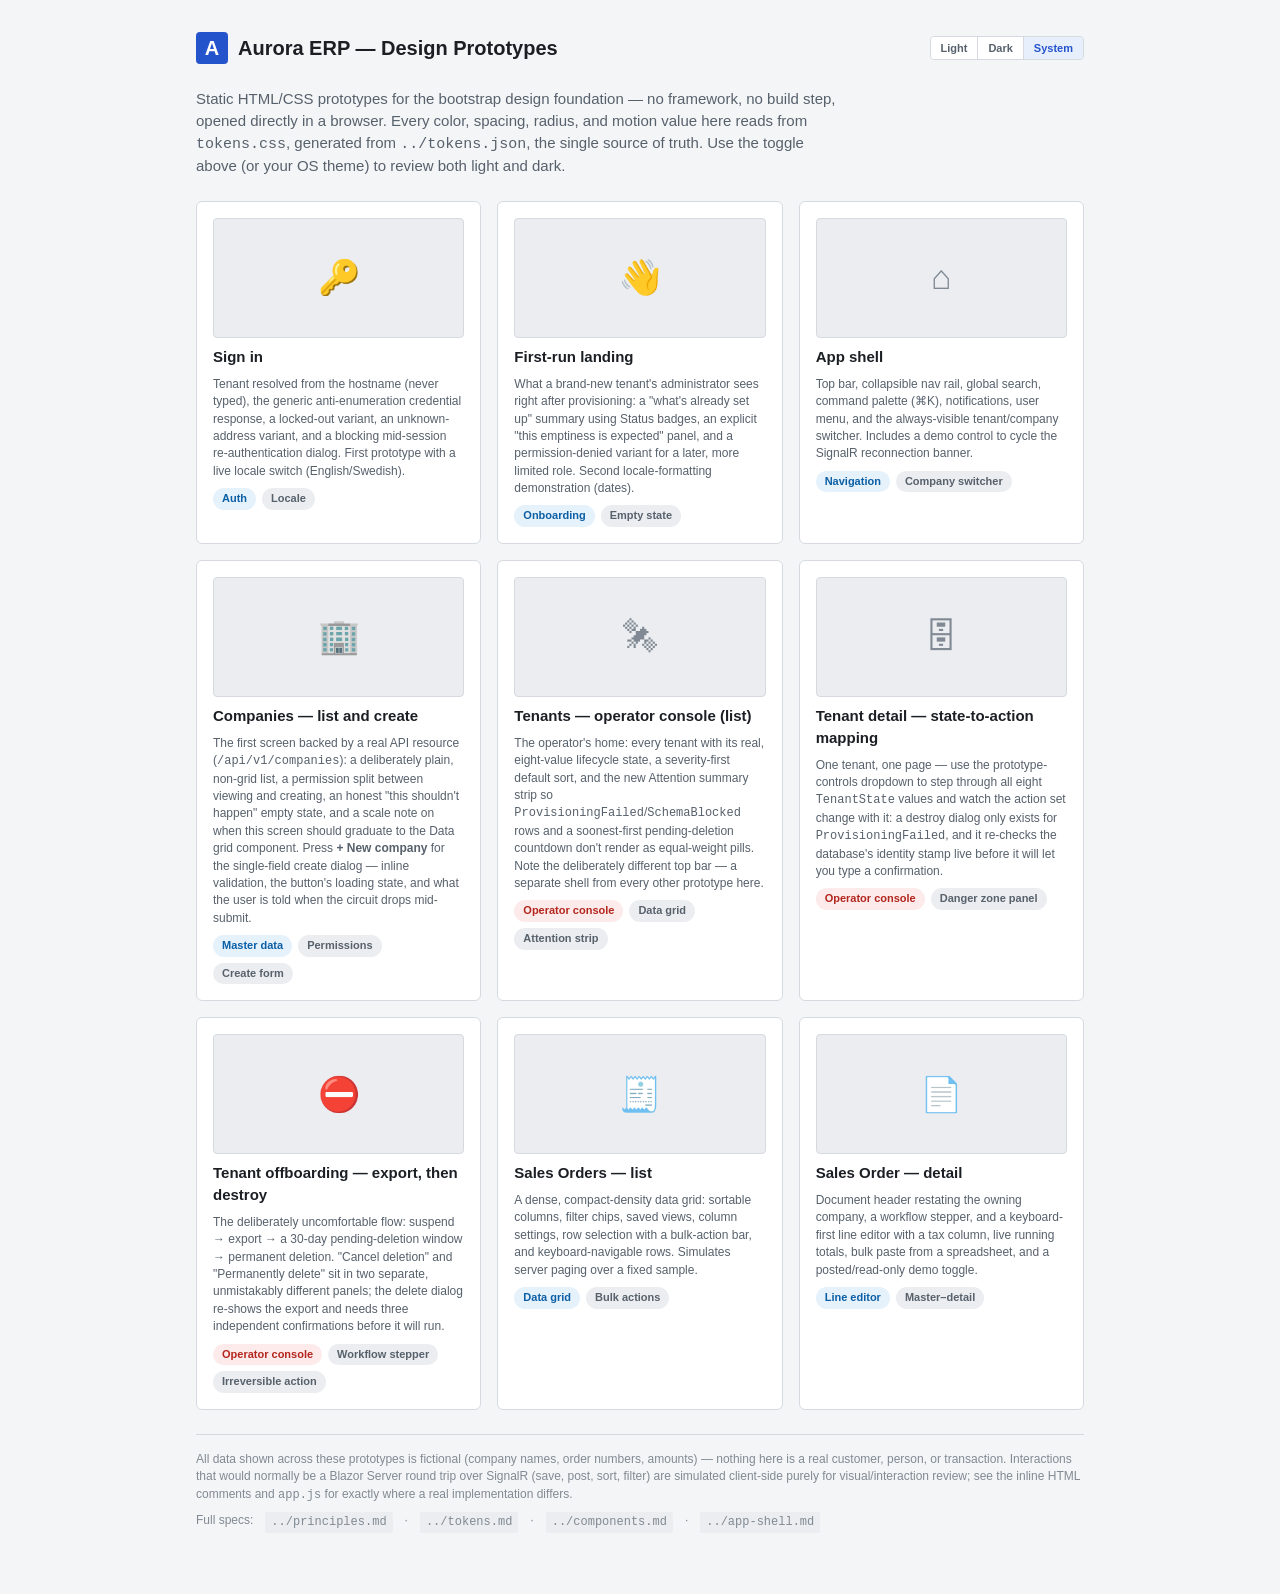
==== commit 23a923ec: "docs(design): prototypes for the tenant lifecycle admin screens (DESIGN-002) Static HTML/CSS/JS prot" ====
--- a/docs/design/prototypes/index.html
+++ b/docs/design/prototypes/index.html
@@ -85,6 +85,32 @@
       button's loading state, and what the user is told when the circuit drops mid-submit.</p>
       <div class="tags"><span class="badge badge-info">Master data</span><span class="badge badge-neutral">Permissions</span><span class="badge badge-neutral">Create form</span></div>
     </a>
+    <a class="proto-card" href="tenant-list.html">
+      <div class="thumb">🛰</div>
+      <h2>Tenants — operator console (list)</h2>
+      <p>The operator's home: every tenant with its real, eight-value lifecycle state, a severity-first default
+      sort, and the new Attention summary strip so <code>ProvisioningFailed</code>/<code>SchemaBlocked</code>
+      rows and a soonest-first pending-deletion countdown don't render as equal-weight pills. Note the
+      deliberately different top bar — a separate shell from every other prototype here.</p>
+      <div class="tags"><span class="badge badge-danger">Operator console</span><span class="badge badge-neutral">Data grid</span><span class="badge badge-neutral">Attention strip</span></div>
+    </a>
+    <a class="proto-card" href="tenant-detail.html">
+      <div class="thumb">🗄</div>
+      <h2>Tenant detail — state-to-action mapping</h2>
+      <p>One tenant, one page — use the prototype-controls dropdown to step through all eight
+      <code>TenantState</code> values and watch the action set change with it: a destroy dialog only exists
+      for <code>ProvisioningFailed</code>, and it re-checks the database's identity stamp live before it will
+      let you type a confirmation.</p>
+      <div class="tags"><span class="badge badge-danger">Operator console</span><span class="badge badge-neutral">Danger zone panel</span></div>
+    </a>
+    <a class="proto-card" href="tenant-offboarding.html">
+      <div class="thumb">⛔</div>
+      <h2>Tenant offboarding — export, then destroy</h2>
+      <p>The deliberately uncomfortable flow: suspend → export → a 30-day pending-deletion window → permanent
+      deletion. "Cancel deletion" and "Permanently delete" sit in two separate, unmistakably different panels;
+      the delete dialog re-shows the export and needs three independent confirmations before it will run.</p>
+      <div class="tags"><span class="badge badge-danger">Operator console</span><span class="badge badge-neutral">Workflow stepper</span><span class="badge badge-neutral">Irreversible action</span></div>
+    </a>
     <a class="proto-card" href="list.html">
       <div class="thumb">🧾</div>
       <h2>Sales Orders — list</h2>
--- a/docs/design/prototypes/app.css
+++ b/docs/design/prototypes/app.css
@@ -298,6 +298,21 @@
   font-feature-settings: var(--font-feature-numeric); font-variant-numeric: tabular-nums;
 }
 .field .counter[hidden] { display: none; }
+/* Verbatim system/diagnostic text (a saga's last_error, an expired-export
+   block) — added by DESIGN-002, shared so a second operator screen didn't
+   redefine it locally the way an earlier draft of this file did. */
+.last-error { font-family: var(--font-family-mono); font-size: 12px; background: var(--color-surface-sunken); padding: var(--space-2); border-radius: var(--radius-sm); white-space: pre-wrap; }
+.actions-row { display: flex; gap: var(--space-2); align-items: center; flex-wrap: wrap; }
+.section { display: flex; flex-direction: column; gap: var(--space-2); }
+.section h2 { font-size: var(--font-size-heading-sm); font-weight: 600; }
+/* Promoted from list.html's own local <style> (pre-DESIGN-002 bootstrap
+   prototype), which defined it privately rather than sharing it — a gap
+   this task's tenant-list.html would otherwise have repeated a third time.
+   Flagged as a design-system finding in DESIGN-002's handback. */
+select.view-select {
+  height: 32px; border-radius: var(--radius-sm); border: 1px solid var(--color-border-strong);
+  background: var(--color-surface); font-size: 12px; padding: 0 var(--space-2); color: var(--color-text);
+}
 .input, select.input, textarea.input {
   height: 32px; border-radius: var(--radius-sm); border: 1px solid var(--color-border-strong);
   background: var(--color-surface); color: var(--color-text); padding: 0 var(--space-2);
@@ -546,3 +561,101 @@
 @media (max-width: 900px) {
   .search-box { display: none; }
 }
+
+/* ===========================================================================
+   OPERATOR CONSOLE SHELL — added by DESIGN-002 (app-shell.md, "Operator
+   console" section). A separate composition root's chrome, not a theme of
+   the tenant shell above: no nav rail (three screens, nothing to organize
+   yet), no tenant/company switcher (no active tenant), and a deliberately
+   different top-bar background so a screenshot can never be mistaken for the
+   tenant-facing product. Everything else — buttons, grid, badges, dialogs,
+   toasts — is the same design system, unchanged.
+   =========================================================================== */
+.shell-operator {
+  grid-template-columns: 1fr;
+  grid-template-areas: "topbar" "main" "banner";
+}
+.topbar-operator {
+  background: var(--color-surface-sunken);
+  border-bottom: 1px solid var(--color-border-strong);
+}
+.topbar-operator .operator-user {
+  display: flex; align-items: center; gap: var(--space-2);
+  font-size: var(--font-size-small); color: var(--color-text-muted);
+}
+.topbar-operator .operator-user .company-badge { width: 24px; height: 24px; }
+
+/* ---------- Attention summary strip (components.md #19) ---------- */
+.attention-strip {
+  display: flex; align-items: center; gap: var(--space-2); flex-wrap: wrap;
+  padding: var(--space-3) var(--space-4) 0;
+}
+.attention-segment {
+  display: inline-flex; align-items: center; gap: 6px;
+  border-radius: var(--radius-full); padding: 5px 12px 5px 10px;
+  font-size: var(--font-size-small); font-weight: 600;
+  border: 1px solid transparent; cursor: pointer;
+}
+.attention-segment:hover { filter: brightness(0.97); }
+.attention-segment.needs-action { background: var(--color-danger-muted); color: var(--color-danger); }
+.attention-segment.pending-deletion { background: var(--color-warning-muted); color: var(--color-warning); }
+.attention-segment .ic { font-size: 13px; }
+
+/* ---------- Danger zone panel (components.md #14) ---------- */
+.danger-zone {
+  border: 1px solid var(--color-danger); border-radius: var(--radius-md);
+  padding: var(--space-4); background: var(--color-surface);
+  display: flex; flex-direction: column; gap: var(--space-3);
+}
+.danger-zone h2, .danger-zone h3 { color: var(--color-danger); font-size: var(--font-size-heading-sm); font-weight: 600; }
+.safe-panel {
+  border: 1px solid var(--color-border); border-radius: var(--radius-md);
+  padding: var(--space-4); background: var(--color-surface);
+  display: flex; flex-direction: column; gap: var(--space-3);
+}
+.panel-row { display: flex; gap: var(--space-4); align-items: flex-start; flex-wrap: wrap; }
+.panel-row > * { flex: 1; min-width: 260px; }
+
+/* ---------- Vertical, always-expanded stepper (offboarding) ---------- */
+/* components.md #13's horizontal stepper collapses to this vertical,
+   current-step-expanded form on tablet; this screen uses it at every
+   width, because every stage here carries dates/links/warnings a
+   horizontal bar with a side detail panel would hide — see
+   SPEC-003-tenant-offboarding.md, "Layout." */
+.vstepper { display: flex; flex-direction: column; }
+.vstep { display: flex; gap: var(--space-3); padding-bottom: var(--space-4); position: relative; }
+.vstep:not(:last-child)::before {
+  content: ""; position: absolute; left: 10px; top: 26px; bottom: 0; width: 2px;
+  background: var(--color-border);
+}
+.vstep.done:not(:last-child)::before { background: var(--color-success); }
+.vstep .vdot {
+  width: 22px; height: 22px; border-radius: 50%; flex: none; z-index: 1;
+  display: flex; align-items: center; justify-content: center;
+  font-size: 11px; font-weight: 700; border: 2px solid var(--color-border-strong);
+  color: var(--color-text-muted); background: var(--color-surface);
+}
+.vstep.done .vdot { background: var(--color-success); border-color: var(--color-success); color: #fff; }
+.vstep.current .vdot { border-color: var(--color-accent); color: var(--color-accent); }
+.vstep.upcoming .vdot { color: var(--color-text-subtle); border-color: var(--color-border); }
+.vstep .vbody { flex: 1; display: flex; flex-direction: column; gap: var(--space-2); padding-top: 1px; }
+.vstep .vlabel { font-weight: 700; font-size: var(--font-size-body); }
+.vstep.upcoming .vlabel { color: var(--color-text-muted); font-weight: 600; }
+.vstep .vmeta { font-size: 12px; color: var(--color-text-muted); }
+.download-row {
+  display: flex; align-items: center; gap: var(--space-2);
+  font-size: 12px; padding: var(--space-2); border: 1px solid var(--color-border);
+  border-radius: var(--radius-sm); background: var(--color-surface-sunken);
+}
+.download-row a { color: var(--color-accent); font-weight: 600; text-decoration: none; }
+.download-row a:hover { text-decoration: underline; }
+.download-row.expired { color: var(--color-text-subtle); }
+.download-row.pending { color: var(--color-text-muted); }
+.countdown-badge {
+  display: inline-flex; align-items: center; gap: 6px; font-weight: 700;
+  color: var(--color-warning); font-size: var(--font-size-body-lg);
+}
+.gate-status { font-size: 12px; color: var(--color-text-muted); }
+.gate-status.all-met { color: var(--color-success); font-weight: 600; }
+.checkbox-field { display: flex; align-items: flex-start; gap: var(--space-2); font-size: 12px; }
+.checkbox-field input { margin-top: 2px; accent-color: var(--color-accent-solid); }
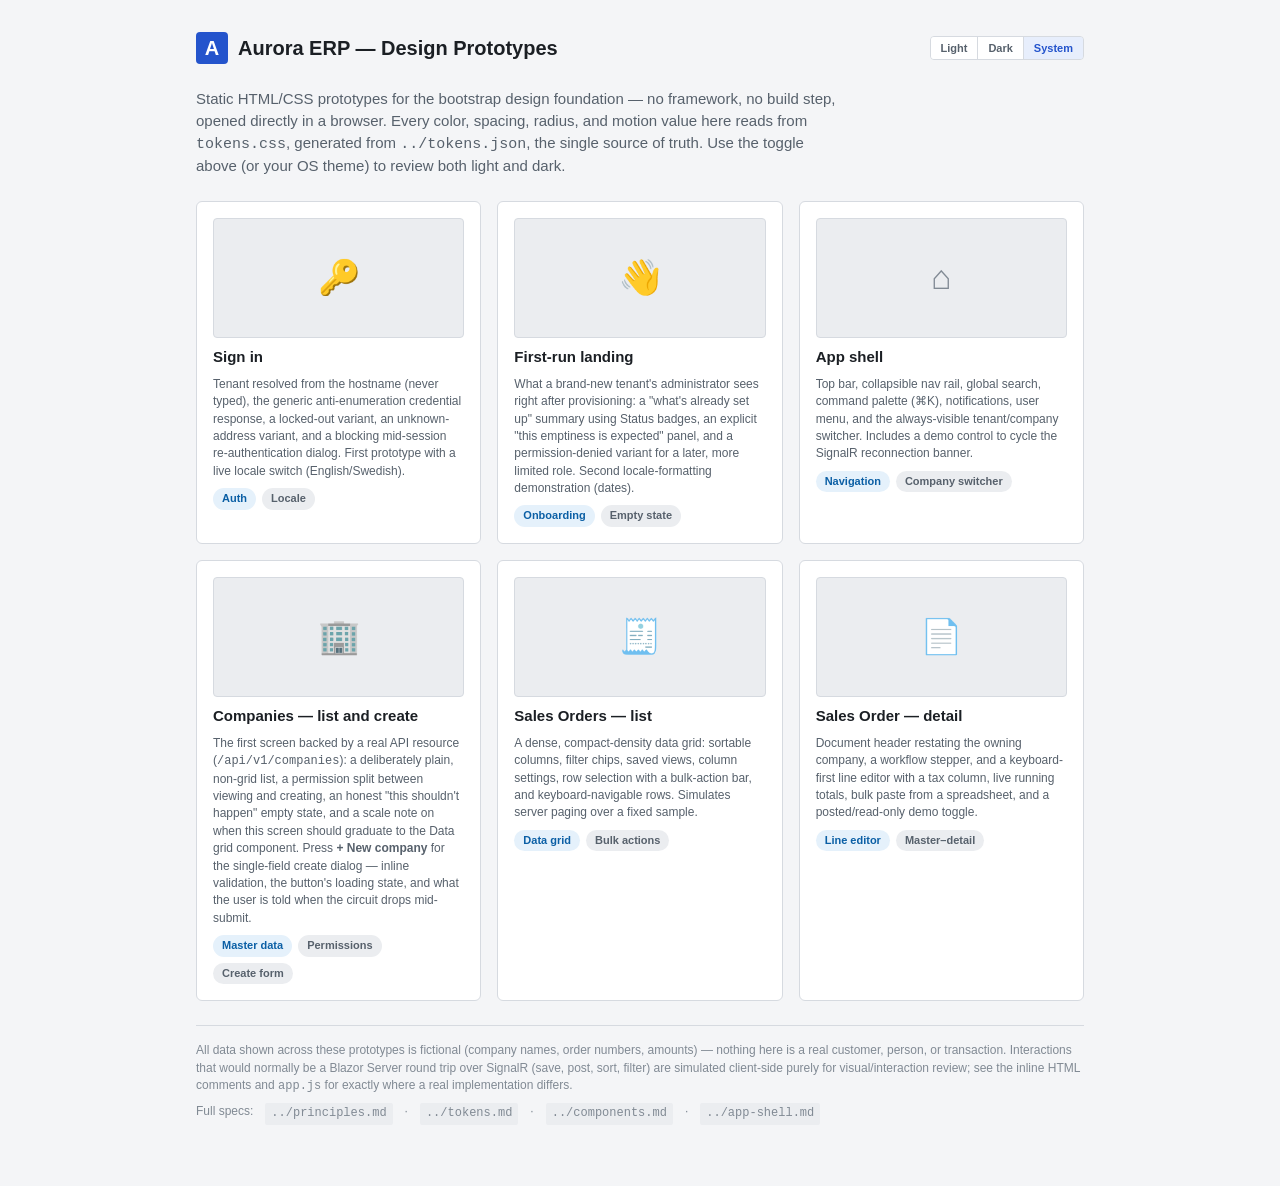
==== commit a0b5028d: "Merge 8ccd1a5d06e62d4a1ac2f3f333ef34c052d7050c into f8d7c74f93e05f93c4abbc5c4b37e1a5afe9f7d1" ====
--- a/docs/design/prototypes/index.html
+++ b/docs/design/prototypes/index.html
@@ -85,32 +85,6 @@
       button's loading state, and what the user is told when the circuit drops mid-submit.</p>
       <div class="tags"><span class="badge badge-info">Master data</span><span class="badge badge-neutral">Permissions</span><span class="badge badge-neutral">Create form</span></div>
     </a>
-    <a class="proto-card" href="tenant-list.html">
-      <div class="thumb">🛰</div>
-      <h2>Tenants — operator console (list)</h2>
-      <p>The operator's home: every tenant with its real, eight-value lifecycle state, a severity-first default
-      sort, and the new Attention summary strip so <code>ProvisioningFailed</code>/<code>SchemaBlocked</code>
-      rows and a soonest-first pending-deletion countdown don't render as equal-weight pills. Note the
-      deliberately different top bar — a separate shell from every other prototype here.</p>
-      <div class="tags"><span class="badge badge-danger">Operator console</span><span class="badge badge-neutral">Data grid</span><span class="badge badge-neutral">Attention strip</span></div>
-    </a>
-    <a class="proto-card" href="tenant-detail.html">
-      <div class="thumb">🗄</div>
-      <h2>Tenant detail — state-to-action mapping</h2>
-      <p>One tenant, one page — use the prototype-controls dropdown to step through all eight
-      <code>TenantState</code> values and watch the action set change with it: a destroy dialog only exists
-      for <code>ProvisioningFailed</code>, and it re-checks the database's identity stamp live before it will
-      let you type a confirmation.</p>
-      <div class="tags"><span class="badge badge-danger">Operator console</span><span class="badge badge-neutral">Danger zone panel</span></div>
-    </a>
-    <a class="proto-card" href="tenant-offboarding.html">
-      <div class="thumb">⛔</div>
-      <h2>Tenant offboarding — export, then destroy</h2>
-      <p>The deliberately uncomfortable flow: suspend → export → a 30-day pending-deletion window → permanent
-      deletion. "Cancel deletion" and "Permanently delete" sit in two separate, unmistakably different panels;
-      the delete dialog re-shows the export and needs three independent confirmations before it will run.</p>
-      <div class="tags"><span class="badge badge-danger">Operator console</span><span class="badge badge-neutral">Workflow stepper</span><span class="badge badge-neutral">Irreversible action</span></div>
-    </a>
     <a class="proto-card" href="list.html">
       <div class="thumb">🧾</div>
       <h2>Sales Orders — list</h2>
--- a/docs/design/prototypes/app.css
+++ b/docs/design/prototypes/app.css
@@ -298,21 +298,6 @@
   font-feature-settings: var(--font-feature-numeric); font-variant-numeric: tabular-nums;
 }
 .field .counter[hidden] { display: none; }
-/* Verbatim system/diagnostic text (a saga's last_error, an expired-export
-   block) — added by DESIGN-002, shared so a second operator screen didn't
-   redefine it locally the way an earlier draft of this file did. */
-.last-error { font-family: var(--font-family-mono); font-size: 12px; background: var(--color-surface-sunken); padding: var(--space-2); border-radius: var(--radius-sm); white-space: pre-wrap; }
-.actions-row { display: flex; gap: var(--space-2); align-items: center; flex-wrap: wrap; }
-.section { display: flex; flex-direction: column; gap: var(--space-2); }
-.section h2 { font-size: var(--font-size-heading-sm); font-weight: 600; }
-/* Promoted from list.html's own local <style> (pre-DESIGN-002 bootstrap
-   prototype), which defined it privately rather than sharing it — a gap
-   this task's tenant-list.html would otherwise have repeated a third time.
-   Flagged as a design-system finding in DESIGN-002's handback. */
-select.view-select {
-  height: 32px; border-radius: var(--radius-sm); border: 1px solid var(--color-border-strong);
-  background: var(--color-surface); font-size: 12px; padding: 0 var(--space-2); color: var(--color-text);
-}
 .input, select.input, textarea.input {
   height: 32px; border-radius: var(--radius-sm); border: 1px solid var(--color-border-strong);
   background: var(--color-surface); color: var(--color-text); padding: 0 var(--space-2);
@@ -561,101 +546,3 @@
 @media (max-width: 900px) {
   .search-box { display: none; }
 }
-
-/* ===========================================================================
-   OPERATOR CONSOLE SHELL — added by DESIGN-002 (app-shell.md, "Operator
-   console" section). A separate composition root's chrome, not a theme of
-   the tenant shell above: no nav rail (three screens, nothing to organize
-   yet), no tenant/company switcher (no active tenant), and a deliberately
-   different top-bar background so a screenshot can never be mistaken for the
-   tenant-facing product. Everything else — buttons, grid, badges, dialogs,
-   toasts — is the same design system, unchanged.
-   =========================================================================== */
-.shell-operator {
-  grid-template-columns: 1fr;
-  grid-template-areas: "topbar" "main" "banner";
-}
-.topbar-operator {
-  background: var(--color-surface-sunken);
-  border-bottom: 1px solid var(--color-border-strong);
-}
-.topbar-operator .operator-user {
-  display: flex; align-items: center; gap: var(--space-2);
-  font-size: var(--font-size-small); color: var(--color-text-muted);
-}
-.topbar-operator .operator-user .company-badge { width: 24px; height: 24px; }
-
-/* ---------- Attention summary strip (components.md #19) ---------- */
-.attention-strip {
-  display: flex; align-items: center; gap: var(--space-2); flex-wrap: wrap;
-  padding: var(--space-3) var(--space-4) 0;
-}
-.attention-segment {
-  display: inline-flex; align-items: center; gap: 6px;
-  border-radius: var(--radius-full); padding: 5px 12px 5px 10px;
-  font-size: var(--font-size-small); font-weight: 600;
-  border: 1px solid transparent; cursor: pointer;
-}
-.attention-segment:hover { filter: brightness(0.97); }
-.attention-segment.needs-action { background: var(--color-danger-muted); color: var(--color-danger); }
-.attention-segment.pending-deletion { background: var(--color-warning-muted); color: var(--color-warning); }
-.attention-segment .ic { font-size: 13px; }
-
-/* ---------- Danger zone panel (components.md #14) ---------- */
-.danger-zone {
-  border: 1px solid var(--color-danger); border-radius: var(--radius-md);
-  padding: var(--space-4); background: var(--color-surface);
-  display: flex; flex-direction: column; gap: var(--space-3);
-}
-.danger-zone h2, .danger-zone h3 { color: var(--color-danger); font-size: var(--font-size-heading-sm); font-weight: 600; }
-.safe-panel {
-  border: 1px solid var(--color-border); border-radius: var(--radius-md);
-  padding: var(--space-4); background: var(--color-surface);
-  display: flex; flex-direction: column; gap: var(--space-3);
-}
-.panel-row { display: flex; gap: var(--space-4); align-items: flex-start; flex-wrap: wrap; }
-.panel-row > * { flex: 1; min-width: 260px; }
-
-/* ---------- Vertical, always-expanded stepper (offboarding) ---------- */
-/* components.md #13's horizontal stepper collapses to this vertical,
-   current-step-expanded form on tablet; this screen uses it at every
-   width, because every stage here carries dates/links/warnings a
-   horizontal bar with a side detail panel would hide — see
-   SPEC-003-tenant-offboarding.md, "Layout." */
-.vstepper { display: flex; flex-direction: column; }
-.vstep { display: flex; gap: var(--space-3); padding-bottom: var(--space-4); position: relative; }
-.vstep:not(:last-child)::before {
-  content: ""; position: absolute; left: 10px; top: 26px; bottom: 0; width: 2px;
-  background: var(--color-border);
-}
-.vstep.done:not(:last-child)::before { background: var(--color-success); }
-.vstep .vdot {
-  width: 22px; height: 22px; border-radius: 50%; flex: none; z-index: 1;
-  display: flex; align-items: center; justify-content: center;
-  font-size: 11px; font-weight: 700; border: 2px solid var(--color-border-strong);
-  color: var(--color-text-muted); background: var(--color-surface);
-}
-.vstep.done .vdot { background: var(--color-success); border-color: var(--color-success); color: #fff; }
-.vstep.current .vdot { border-color: var(--color-accent); color: var(--color-accent); }
-.vstep.upcoming .vdot { color: var(--color-text-subtle); border-color: var(--color-border); }
-.vstep .vbody { flex: 1; display: flex; flex-direction: column; gap: var(--space-2); padding-top: 1px; }
-.vstep .vlabel { font-weight: 700; font-size: var(--font-size-body); }
-.vstep.upcoming .vlabel { color: var(--color-text-muted); font-weight: 600; }
-.vstep .vmeta { font-size: 12px; color: var(--color-text-muted); }
-.download-row {
-  display: flex; align-items: center; gap: var(--space-2);
-  font-size: 12px; padding: var(--space-2); border: 1px solid var(--color-border);
-  border-radius: var(--radius-sm); background: var(--color-surface-sunken);
-}
-.download-row a { color: var(--color-accent); font-weight: 600; text-decoration: none; }
-.download-row a:hover { text-decoration: underline; }
-.download-row.expired { color: var(--color-text-subtle); }
-.download-row.pending { color: var(--color-text-muted); }
-.countdown-badge {
-  display: inline-flex; align-items: center; gap: 6px; font-weight: 700;
-  color: var(--color-warning); font-size: var(--font-size-body-lg);
-}
-.gate-status { font-size: 12px; color: var(--color-text-muted); }
-.gate-status.all-met { color: var(--color-success); font-weight: 600; }
-.checkbox-field { display: flex; align-items: flex-start; gap: var(--space-2); font-size: 12px; }
-.checkbox-field input { margin-top: 2px; accent-color: var(--color-accent-solid); }
